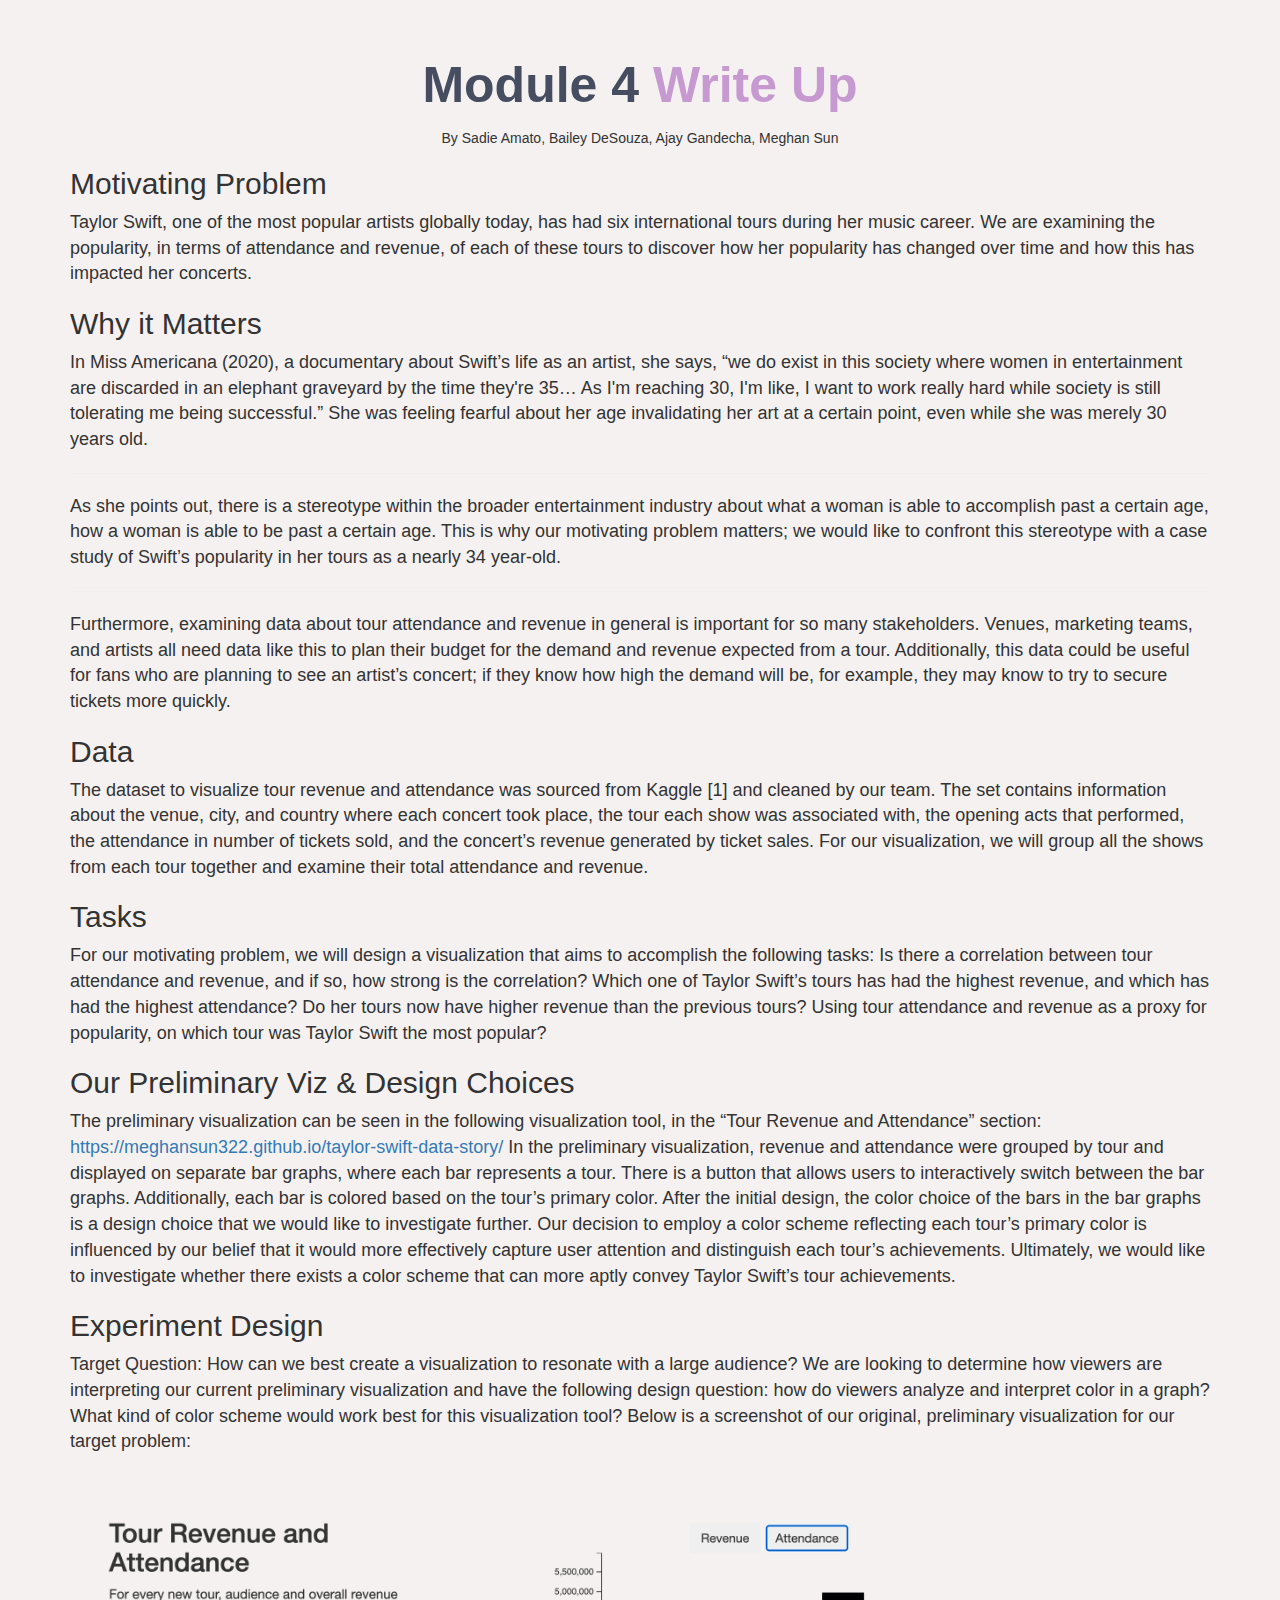
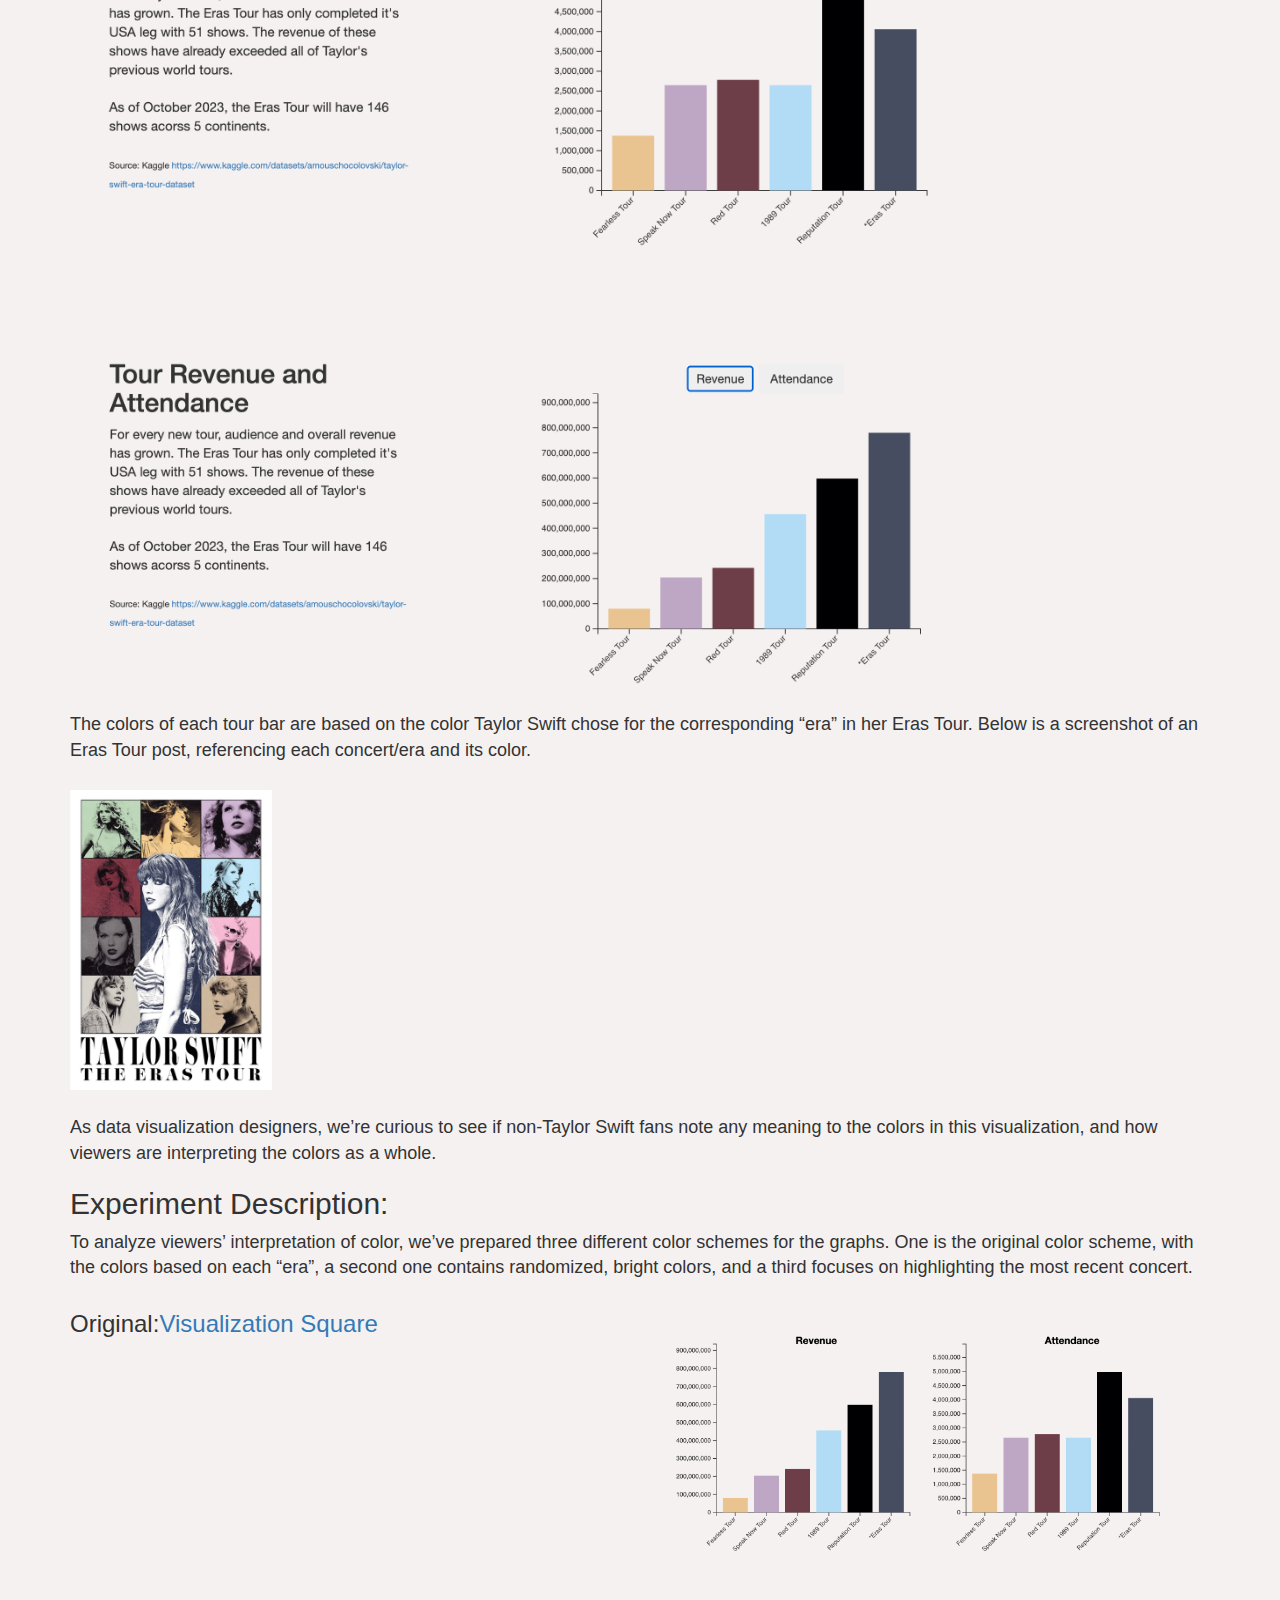
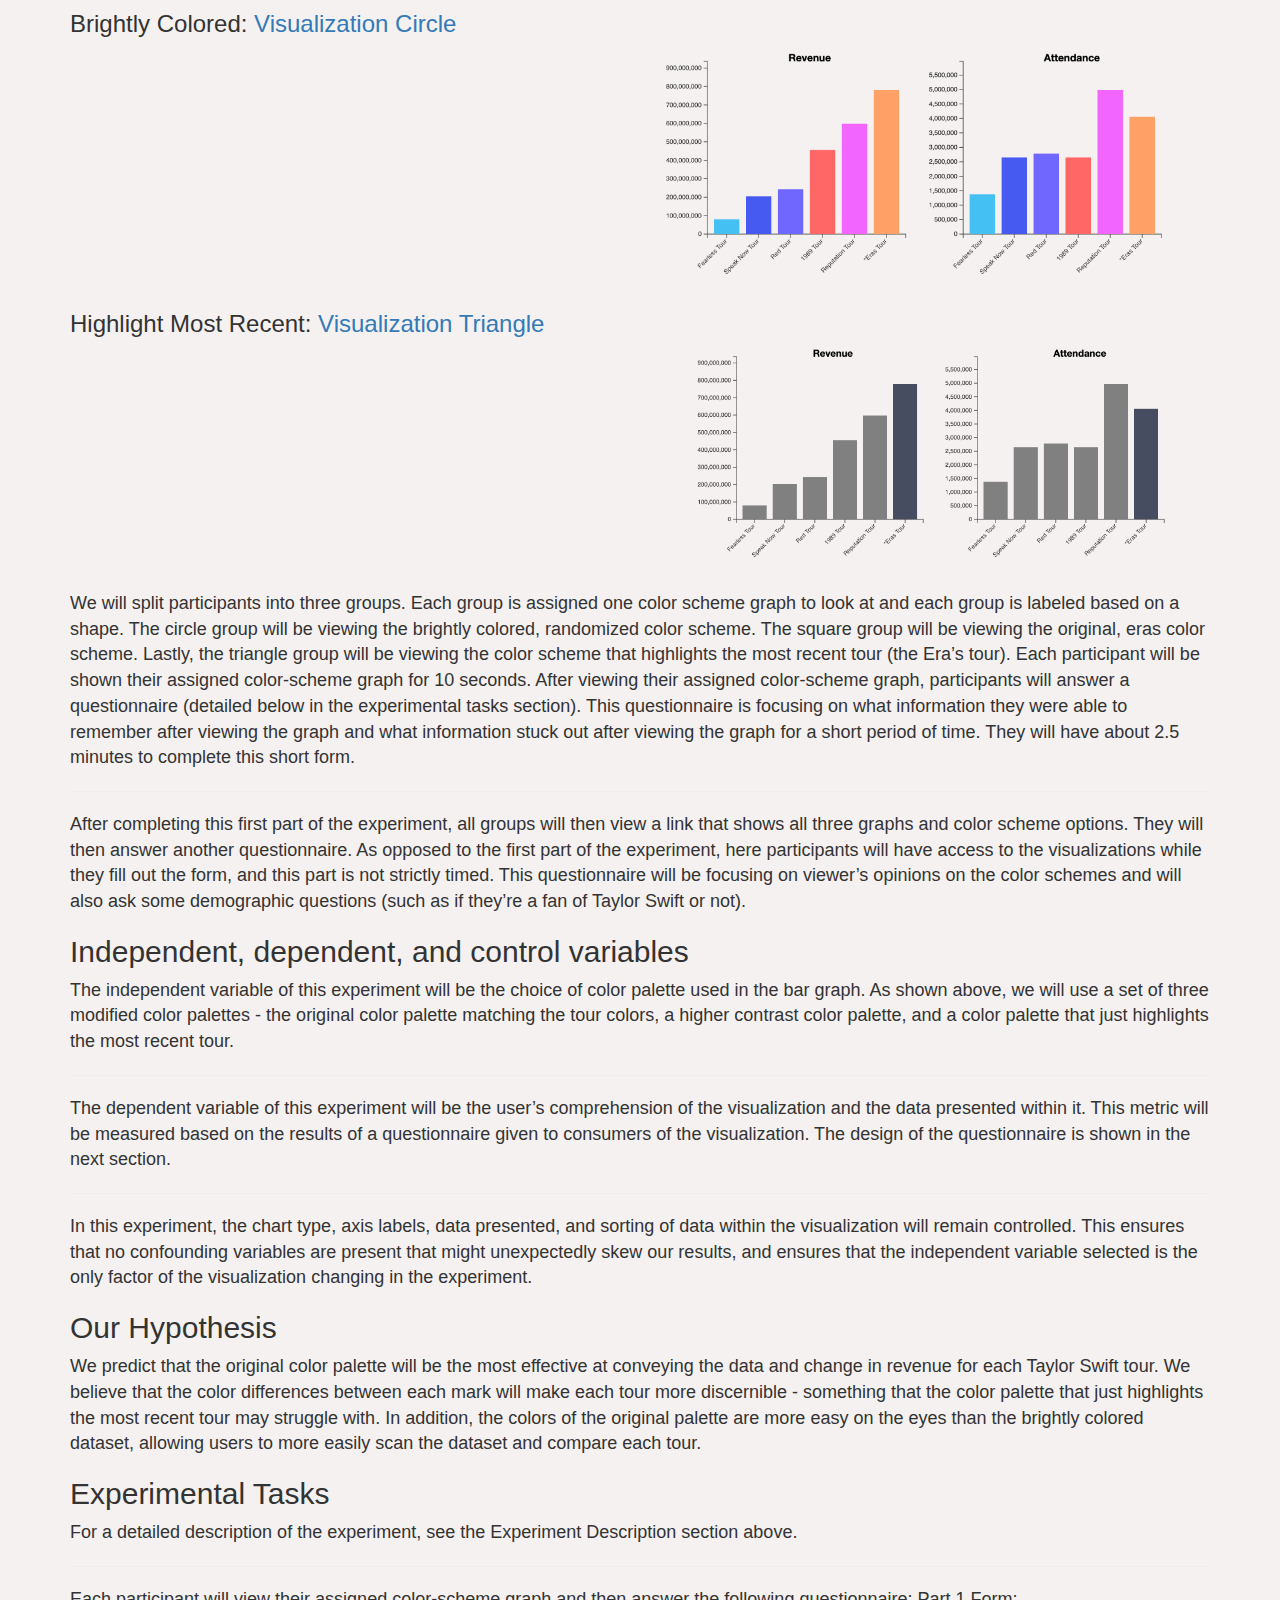
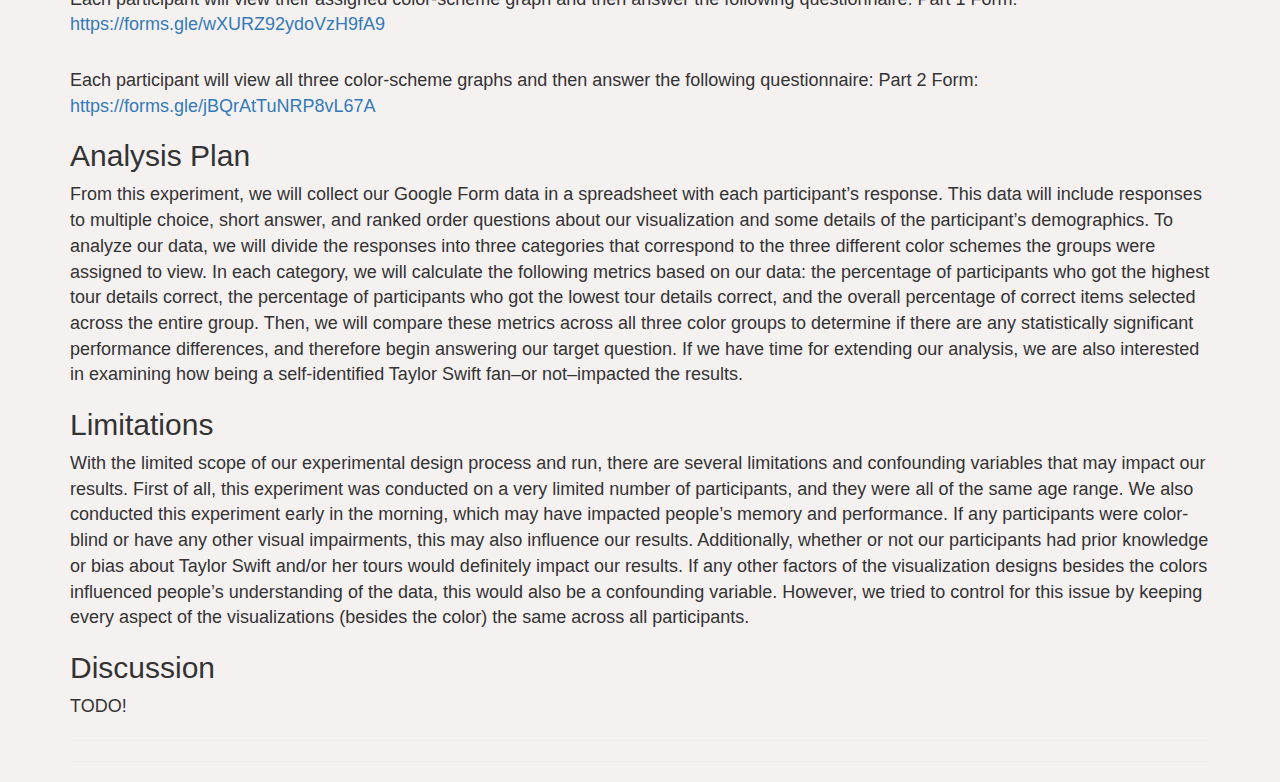
==== writeup.html @ 9f44add2 "Add Write Up to Site" ====
<!DOCTYPE html>
<html>

<head>
    <title>Era's Defining Tour Data</title>
    <meta charset="utf-8">
    <link rel="stylesheet" type="text/css" href="style.css" />
    <link rel="stylesheet" type="text/css" href="src/bootstrap.min.css" />
</head>


<body id="body">

    <main class="container">
        <section>
            <div class="large-title center padding"><span class="navy">Module 4 </span><span class="purple">Write
                    Up</span>
            </div>
            <div class="center">
                <h5>By Sadie Amato, Bailey DeSouza, Ajay Gandecha, Meghan Sun</h5>
            </div>
            <div class="main-text">
                <h2>Motivating Problem</h2>
                <p>Taylor Swift, one of the most popular artists globally today, has had six international tours during
                    her
                    music career. We are examining the popularity, in terms of attendance and revenue, of each of these
                    tours to discover how her popularity has changed over time and how this has impacted her concerts.
                </p>

                <h2>Why it Matters
                </h2>
                <p>In Miss Americana (2020), a documentary about Swift’s life as an artist, she says, “we do exist in
                    this
                    society where women in entertainment are discarded in an elephant graveyard by the time they're 35…
                    As
                    I'm reaching 30, I'm like, I want to work really hard while society is still tolerating me being
                    successful.” She was feeling fearful about her age invalidating her art at a certain point, even
                    while
                    she was merely 30 years old. </p>
                <hr>
                <p>
                    As she points out, there is a stereotype within the broader entertainment industry about what a
                    woman is
                    able to accomplish past a certain age, how a woman is able to be past a certain age. This is why our
                    motivating problem matters; we would like to confront this stereotype with a case study of Swift’s
                    popularity in her tours as a nearly 34 year-old.</p>
                <hr>
                <p>
                    Furthermore, examining data about tour attendance and revenue in general is important for so many
                    stakeholders. Venues, marketing teams, and artists all need data like this to plan their budget for
                    the
                    demand and revenue expected from a tour. Additionally, this data could be useful for fans who are
                    planning to see an artist’s concert; if they know how high the demand will be, for example, they may
                    know to try to secure tickets more quickly.
                </p>

                <h2>Data</h2>
                <p>The dataset to visualize tour revenue and attendance was sourced from Kaggle [1] and cleaned by our
                    team.
                    The set contains information about the venue, city, and country where each concert took place, the
                    tour
                    each show was associated with, the opening acts that performed, the attendance in number of tickets
                    sold, and the concert’s revenue generated by ticket sales. For our visualization, we will group all
                    the
                    shows from each tour together and examine their total attendance and revenue.
                </p>

                <h2>Tasks</h2>
                <p>For our motivating problem, we will design a visualization that aims to accomplish the following
                    tasks:
                    Is there a correlation between tour attendance and revenue, and if so, how strong is the
                    correlation?
                    Which one of Taylor Swift’s tours has had the highest revenue, and which has had the highest
                    attendance?
                    Do her tours now have higher revenue than the previous tours?
                    Using tour attendance and revenue as a proxy for popularity, on which tour was Taylor Swift the most
                    popular?
                </p>

                <h2>Our Preliminary Viz & Design Choices
                </h2>

                <p>The preliminary visualization can be seen in the following visualization tool, in the “Tour Revenue
                    and
                    Attendance” section:
                    <a
                        href="https://meghansun322.github.io/taylor-swift-data-story/">https://meghansun322.github.io/taylor-swift-data-story/</a>
                    In the preliminary visualization, revenue and attendance were grouped by tour and displayed on
                    separate
                    bar graphs, where each bar represents a tour. There is a button that allows users to interactively
                    switch between the bar graphs. Additionally, each bar is colored based on the tour’s primary color.
                    After the initial design, the color choice of the bars in the bar graphs is a design choice that we
                    would like to investigate further. Our decision to employ a color scheme reflecting each tour’s
                    primary
                    color is influenced by our belief that it would more effectively capture user attention and
                    distinguish
                    each tour’s achievements. Ultimately, we would like to investigate whether there exists a color
                    scheme
                    that can more aptly convey Taylor Swift’s tour achievements.
                </p>

                <h2>Experiment Design
                </h2>
                <p>
                    Target Question:
                    How can we best create a visualization to resonate with a large audience? We are looking to
                    determine how viewers are interpreting our current preliminary visualization and have the following
                    design question: how do viewers analyze and interpret color in a graph? What kind of color scheme
                    would work best for this visualization tool?

                    Below is a screenshot of our original, preliminary visualization for our target problem:

                    <br>
                    <img src="/img/BarChartAttendance.png" width="80%" />
                    <img src="/img/BarChartRevenue.png" width="80%" />
                    <br>

                    The colors of each tour bar are based on the color Taylor Swift chose for the corresponding “era” in
                    her Eras Tour. Below is a screenshot of an Eras Tour post, referencing each concert/era and its
                    color.

                    <br>
                    <br>
                    <img src="/img/ErasPoster.png" height="300px" />
                    <br>
                    <br>
                    As data visualization designers, we’re curious to see if non-Taylor Swift fans note any meaning to
                    the colors in this visualization, and how viewers are interpreting the colors as a whole.

                </p>

                <h2>Experiment Description:
                </h2>
                <p>
                    To analyze viewers’ interpretation of color, we’ve prepared three different color schemes for the
                    graphs. One is the original color scheme, with the colors based on each “era”, a second one contains
                    randomized, bright colors, and a third focuses on highlighting the most recent concert.

                    <div class="flex">
                        <h3>Original:<a href="/visualization-square.html">Visualization Square</a>
                        </h3>
                        <img src="/img/ErasThemed.png" height="300" />
                    </div>

                    <div class="flex">
                        <h3> Brightly Colored: <a href="/visualization-circle.html">Visualization Circle</a>

                        </h3> <img src="/img/Randomized.png" height="300" />
                    </div>

                    <div class="flex">
                        <h3>Highlight Most Recent: <a href="/visualization-triangle.html">Visualization Triangle</a>

                        </h3> <img src="/img/HighlightsEras.png" height="300" />
                    </div>
                    <p>
                        We will split participants into three groups. Each group is assigned one color scheme graph to
                        look
                        at and each group is labeled based on a shape. The circle group will be viewing the brightly
                        colored, randomized color scheme. The square group will be viewing the original, eras color
                        scheme.
                        Lastly, the triangle group will be viewing the color scheme that highlights the most recent tour
                        (the Era’s tour). Each participant will be shown their assigned color-scheme graph for 10
                        seconds.
                        After viewing their assigned color-scheme graph, participants will answer a questionnaire
                        (detailed
                        below in the experimental tasks section). This questionnaire is focusing on what information
                        they
                        were able to remember after viewing the graph and what information stuck out after viewing the
                        graph
                        for a short period of time. They will have about 2.5 minutes to complete this short form.
                    </p>
                    <hr>
                    <p>
                        After completing this first part of the experiment, all groups will then view a link that shows
                        all
                        three graphs and color scheme options. They will then answer another questionnaire. As opposed
                        to
                        the first part of the experiment, here participants will have access to the visualizations while
                        they fill out the form, and this part is not strictly timed. This questionnaire will be focusing
                        on
                        viewer’s opinions on the color schemes and will also ask some demographic questions (such as if
                        they’re a fan of Taylor Swift or not).
                    </p>

                </p>

                <h2>Independent, dependent, and control variables
                </h2>

                <p>The independent variable of this experiment will be the choice of color palette used in the bar
                    graph. As shown above, we will use a set of three modified color palettes - the original color
                    palette matching the tour colors, a higher contrast color palette, and a color palette that just
                    highlights the most recent tour.
                </p>
                <hr>
                <p>
                    The dependent variable of this experiment will be the user’s comprehension of the visualization and
                    the data presented within it. This metric will be measured based on the results of a questionnaire
                    given to consumers of the visualization. The design of the questionnaire is shown in the next
                    section.
                </p>
                <hr>
                <p>
                    In this experiment, the chart type, axis labels, data presented, and sorting of data within the
                    visualization will remain controlled. This ensures that no confounding variables are present that
                    might unexpectedly skew our results, and ensures that the independent variable selected is the only
                    factor of the visualization changing in the experiment.</p>

                <h2>Our Hypothesis
                </h2>
                <p>We predict that the original color palette will be the most effective at conveying the data and
                    change in revenue for each Taylor Swift tour. We believe that the color differences between each
                    mark will make each tour more discernible - something that the color palette that just highlights
                    the most recent tour may struggle with. In addition, the colors of the original palette are more
                    easy on the eyes than the brightly colored dataset, allowing users to more easily scan the dataset
                    and compare each tour.
                </p>

                <h2>Experimental Tasks
                </h2>
                <p>For a detailed description of the experiment, see the Experiment Description section above.</p>

                <hr>
                <p>
                    Each participant will view their assigned color-scheme graph and then answer the following
                    questionnaire:
                    Part 1 Form: <a href="https://forms.gle/wXURZ92ydoVzH9fA9">https://forms.gle/wXURZ92ydoVzH9fA9</a>
                </p>
                <br>
                <p>
                    Each participant will view all three color-scheme graphs and then answer the following
                    questionnaire:
                    Part 2 Form: <a href="https://forms.gle/jBQrAtTuNRP8vL67A">https://forms.gle/jBQrAtTuNRP8vL67A</a>
                </p>

                <h2>Analysis Plan
                </h2>
                <p>From this experiment, we will collect our Google Form data in a spreadsheet with each participant’s
                    response. This data will include responses to multiple choice, short answer, and ranked order
                    questions about our visualization and some details of the participant’s demographics.
                    To analyze our data, we will divide the responses into three categories that correspond to the three
                    different color schemes the groups were assigned to view. In each category, we will calculate the
                    following metrics based on our data: the percentage of participants who got the highest tour details
                    correct, the percentage of participants who got the lowest tour details correct, and the overall
                    percentage of correct items selected across the entire group. Then, we will compare these metrics
                    across all three color groups to determine if there are any statistically significant performance
                    differences, and therefore begin answering our target question. If we have time for extending our
                    analysis, we are also interested in examining how being a self-identified Taylor Swift fan–or
                    not–impacted the results.
                </p>

                <h2>Limitations
                </h2>
                <p>With the limited scope of our experimental design process and run, there are several limitations and
                    confounding variables that may impact our results. First of all, this experiment was conducted on a
                    very limited number of participants, and they were all of the same age range. We also conducted this
                    experiment early in the morning, which may have impacted people’s memory and performance. If any
                    participants were color-blind or have any other visual impairments, this may also influence our
                    results.
                    Additionally, whether or not our participants had prior knowledge or bias about Taylor Swift and/or
                    her tours would definitely impact our results. If any other factors of the visualization designs
                    besides the colors influenced people’s understanding of the data, this would also be a confounding
                    variable. However, we tried to control for this issue by keeping every aspect of the visualizations
                    (besides the color) the same across all participants.
                </p>

                <h2>Discussion</h2>
                <p>TODO!</p>


                <hr>
            </div>
            <hr>


        </section>
        <div id=" chart">
        </div>
    </main>
</body>

</html>
---- style.css ----
:root {
    --1989-blue:#b2dcf4;
    --speaknow-purple: #c69ad1 ;
    --debut-green: #BDCFB7;
    --fearless-yellow: #E8C490;
    --red-maroon: #6D3D46;
    --reputation-black: #000003;
    --lover-pink: #EAB4CC;
    --folklore-white: #f5f1f1;
    --evermore-brown: #CC9D83;
    --midnights-navy:#464D60;
  }
  *{
    box-sizing: border-box;  
  }

  #body{
   background-color: var(--folklore-white); 
  }

  html,
  body {
    margin: 0;
    padding: 0;

  }
  
  body {
    font-family: Arial, Helvetica, "san-serif";
    min-height: 1280px;
    color: var(--reputation-black);
  }
  

p{ 
  margin-bottom: 25px;
  font-size: large;
}

  
  #scrolly {
    position: relative;
    display: -webkit-box;
    display: -ms-flexbox;
    display: flex; 
    padding: 1rem;
 
}

section#intro{
  width: 900px;
  margin: 0 auto;
  font-family: Arial, Helvetica, "san-serif";
  font-size: medium;
  padding-top: 100px;
  text-align: center;
 
}

.center{
  text-align: center;
}

.padding {
  padding-top: 50px;
}

.flex {
  display: flex;
  justify-content: space-between;
}

article {
    position: relative;
    padding: 0 1rem;
    margin-top: 160px;
}

figure {
    position: -webkit-sticky;
    position: sticky;
    right: 0;
    width: 1000px;
    margin: 0 auto;
    -webkit-transform: translate3d(0, 0, 0);
    -moz-transform: translate3d(0, 0, 0);
    transform: translate3d(0, 0, 0);
    z-index: 10;
}

#sections .title {
    font-family: Arial, Helvetica, "san-serif";
    font-size: 16px;
    font-weight: bold;
    margin-bottom: 2px;
    color: var(--reputation-black);
    line-height: 1.2em;
}

figure p {
    text-align: center;
    padding: 1rem;
    position: absolute;
    top: 50%;
    left: 50%;
    -moz-transform: translate(-50%, -50%);
    -webkit-transform: translate(-50%, -50%);
    transform: translate(-50%, -50%);
    font-size: 8rem;
    font-weight: 900;
    color: #fff;
}


.step {
    margin: 25px 0;
}

.step:last-child {
    margin-bottom: 0;
}


.step p {
    font-size: 1.5rem;
}
svg{
  display: block;
  margin: auto;
}

/* #chart {
    width: 750px;
    float: right;

  } */
  .buttons{
    margin-left: 300px;
  }
button{
  display: none;
}
#tooltip {
    position: absolute;
    display: none;
    background: rgba(0, 0, 0, 0.7);
    border-radius: 3px;
    box-shadow: -3px 3px 15px #939393;
    color: white;
    padding: 6px;
    font-family: "Domine";
    font-size: 1.1em;
    max-width: 400px;
    z-index: 100;
}

.large-title{
  font-size:50px;
  text-anchor: middle;
  font-weight: 700;
}

.small-title{
  font-size:25px;
  text-anchor: middle;
}

.smaller-title{
  font-size: 15px;
  line-height: 1.8em;
  font-weight: 200;
}

p.seperator{
  text-align: center;
  font-weight: 700;
  font-size: 1em;
  margin: 50px 0;
  background-color: var(--midnights-navy);
}


.purple{
  color:var(--speaknow-purple)
}

.blue {
  color: var(--1989-blue)
}

.navy{
  color: var(--midnights-navy)
}

.pink{
  color: var(--lover-pink)
}

.red {
  color: var(--red-maroon)
}

.green{
  color: var(--debut-green)
}

.brown {
  color: var(--evermore-brown)
}

.yellow{
  color: var(--fearless-yellow)
}

.scroll_text{
  text-align: center;
 
  font-size: 16px;
  font-weight: bold; 
}

#bar-button{
  display: none;

}

#bar-button-noColor{
  display: none;
}

#chart-title-1{
  display: none; 
}

#chart-title-2{
  display: none; 
}


#bar-button-Eras{
  display: none;  
}

.source {
  font-size: 10px;
}
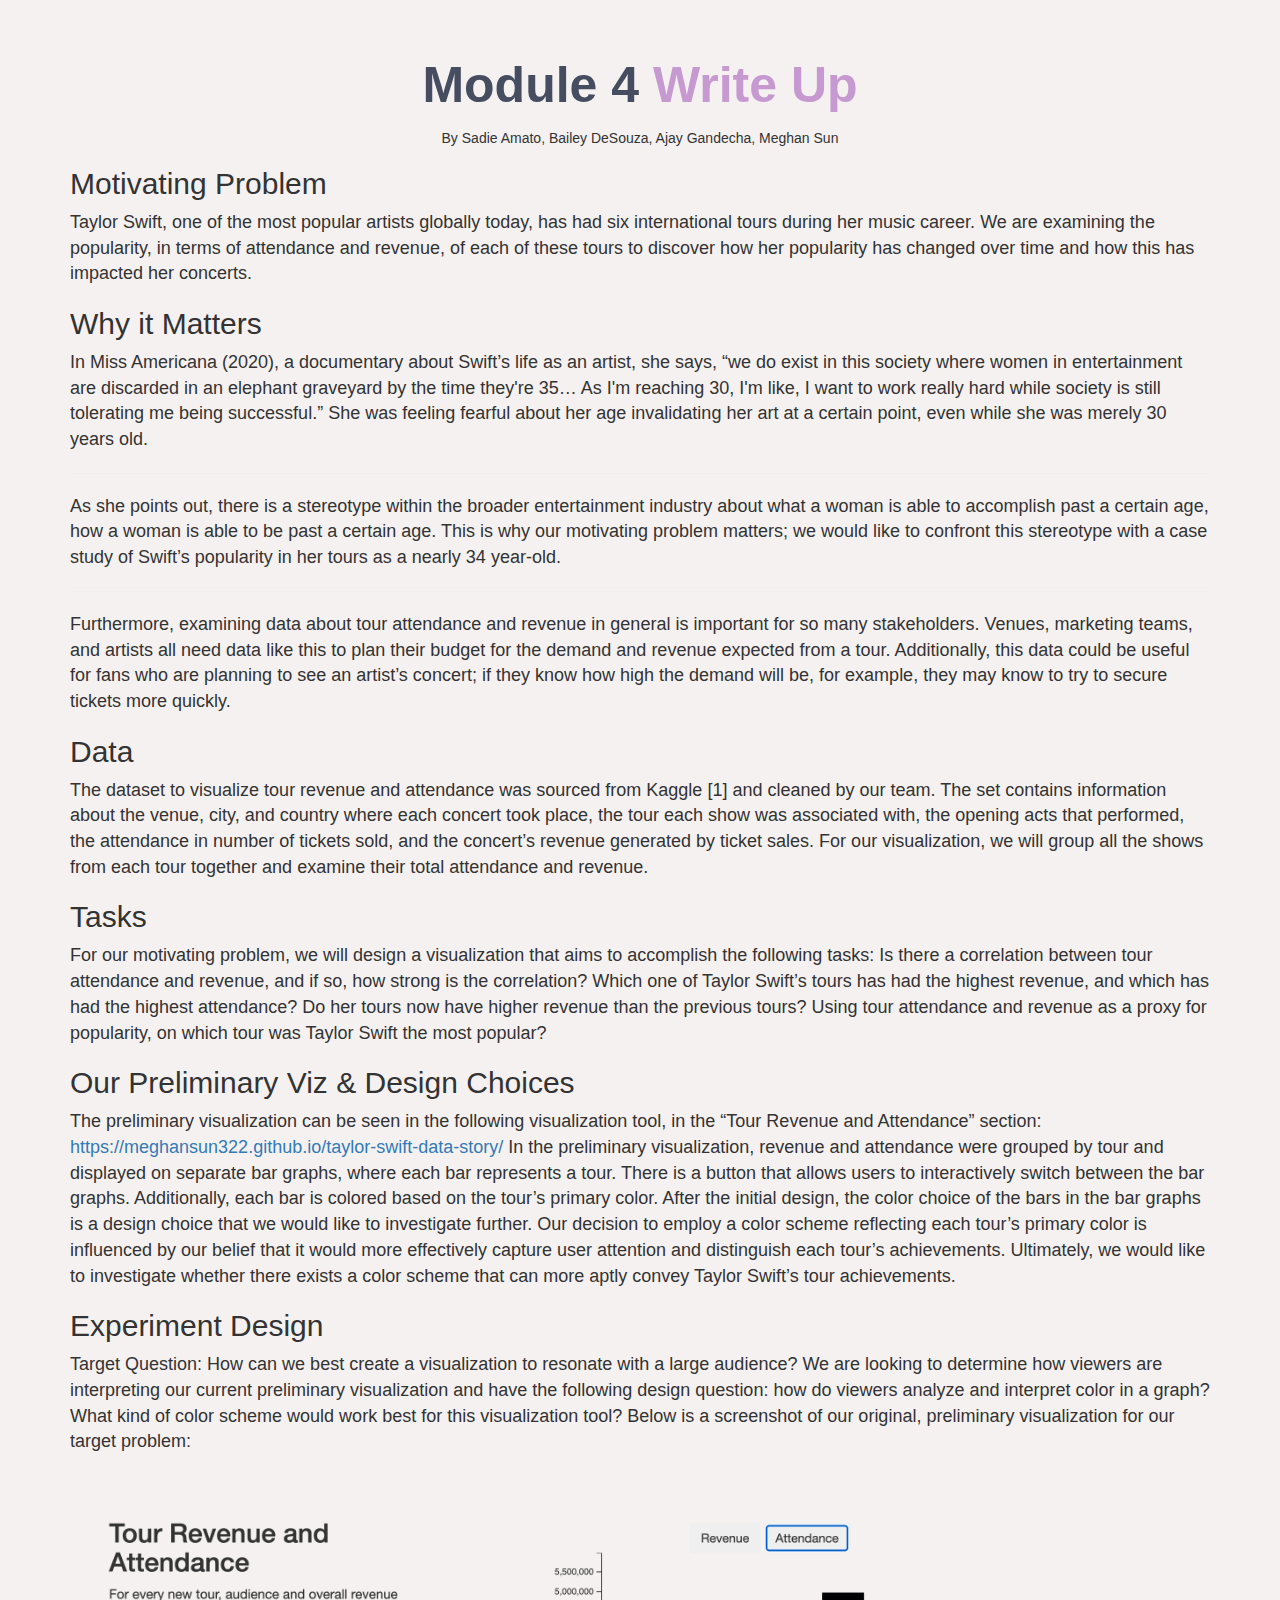
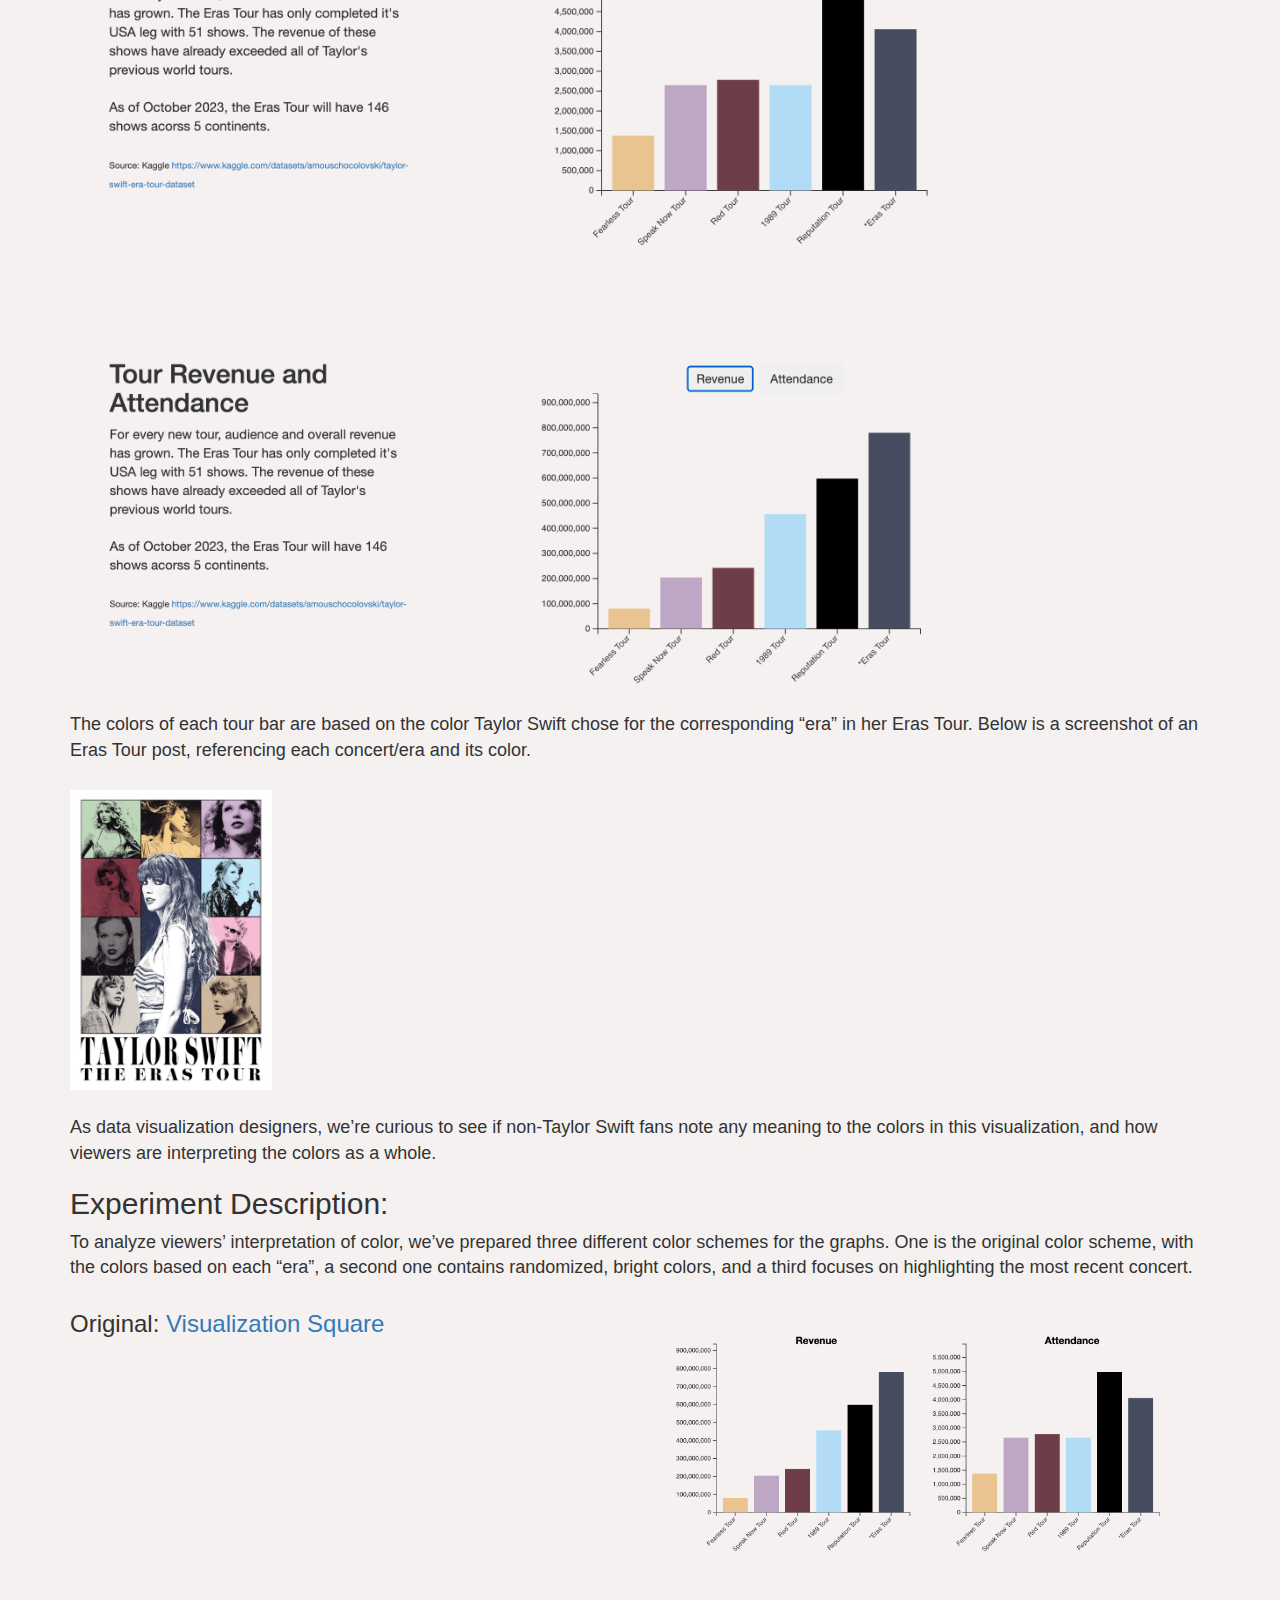
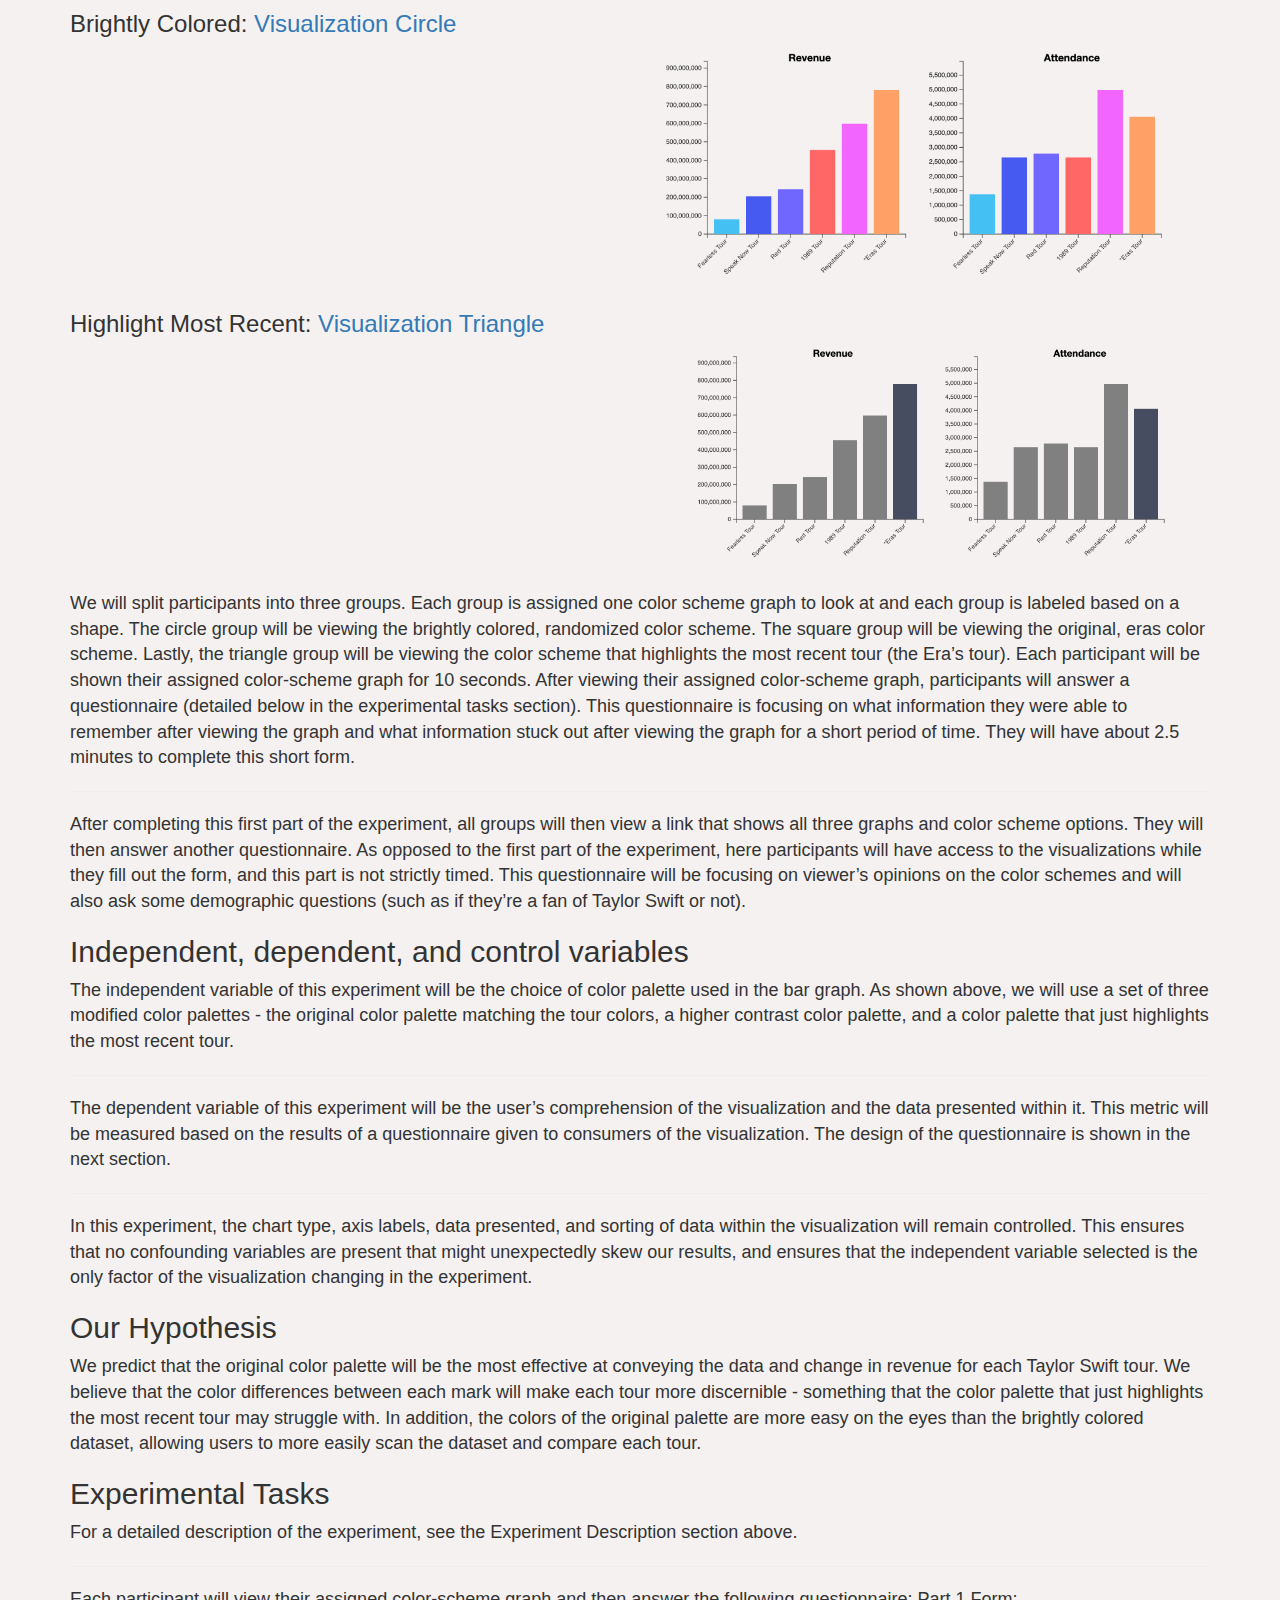
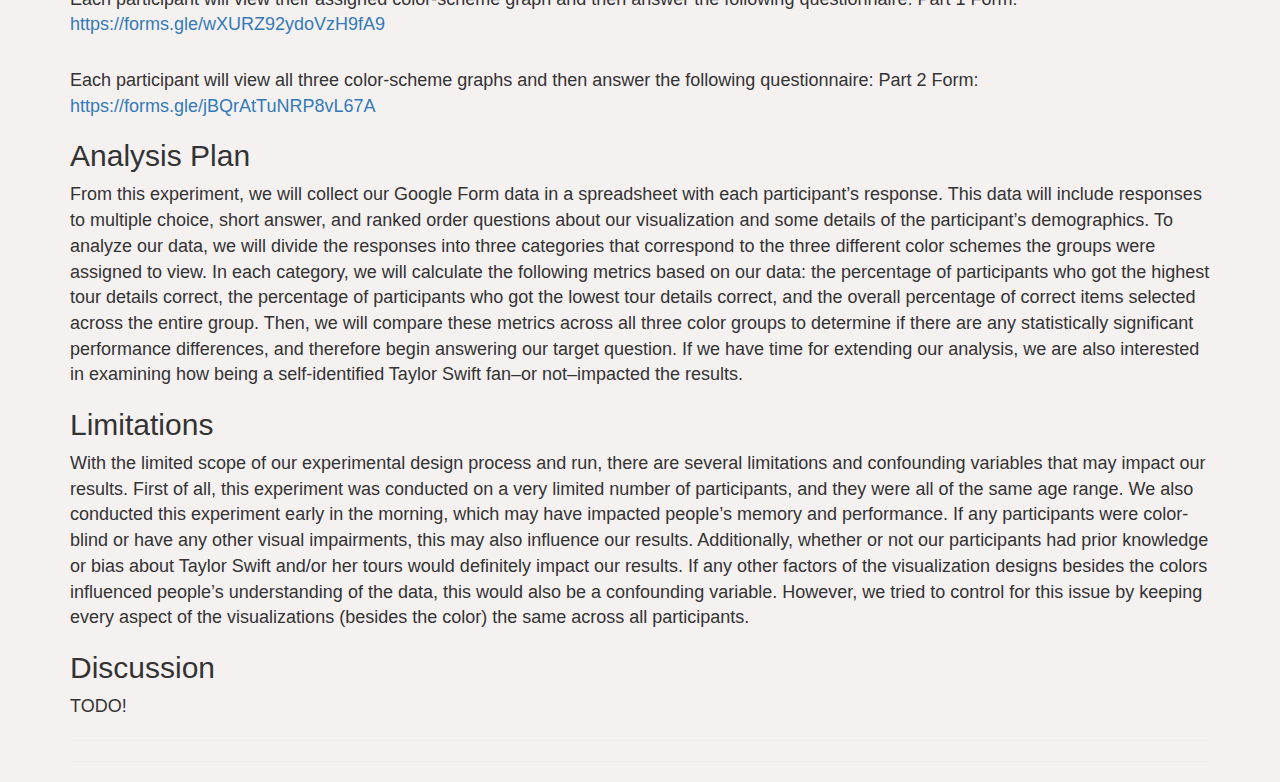
==== commit aac75cc6: "Added A Space" ====
--- a/writeup.html
+++ b/writeup.html
@@ -111,8 +111,8 @@
                     Below is a screenshot of our original, preliminary visualization for our target problem:
 
                     <br>
-                    <img src="/img/BarChartAttendance.png" width="80%" />
-                    <img src="/img/BarChartRevenue.png" width="80%" />
+                    <img src="img/BarChartAttendance.png" width="80%" />
+                    <img src="img/BarChartRevenue.png" width="80%" />
                     <br>
 
                     The colors of each tour bar are based on the color Taylor Swift chose for the corresponding “era” in
@@ -121,7 +121,7 @@
 
                     <br>
                     <br>
-                    <img src="/img/ErasPoster.png" height="300px" />
+                    <img src="img/ErasPoster.png" height="300px" />
                     <br>
                     <br>
                     As data visualization designers, we’re curious to see if non-Taylor Swift fans note any meaning to
@@ -137,21 +137,21 @@
                     randomized, bright colors, and a third focuses on highlighting the most recent concert.
 
                     <div class="flex">
-                        <h3>Original:<a href="/visualization-square.html">Visualization Square</a>
+                        <h3>Original: <a href="visualization-square.html">Visualization Square</a>
                         </h3>
-                        <img src="/img/ErasThemed.png" height="300" />
+                        <img src="img/ErasThemed.png" height="300" />
                     </div>
 
                     <div class="flex">
-                        <h3> Brightly Colored: <a href="/visualization-circle.html">Visualization Circle</a>
-
-                        </h3> <img src="/img/Randomized.png" height="300" />
+                        <h3> Brightly Colored: <a href="visualization-circle.html">Visualization Circle</a>
+
+                        </h3> <img src="img/Randomized.png" height="300" />
                     </div>
 
                     <div class="flex">
-                        <h3>Highlight Most Recent: <a href="/visualization-triangle.html">Visualization Triangle</a>
-
-                        </h3> <img src="/img/HighlightsEras.png" height="300" />
+                        <h3>Highlight Most Recent: <a href="visualization-triangle.html">Visualization Triangle</a>
+
+                        </h3> <img src="img/HighlightsEras.png" height="300" />
                     </div>
                     <p>
                         We will split participants into three groups. Each group is assigned one color scheme graph to
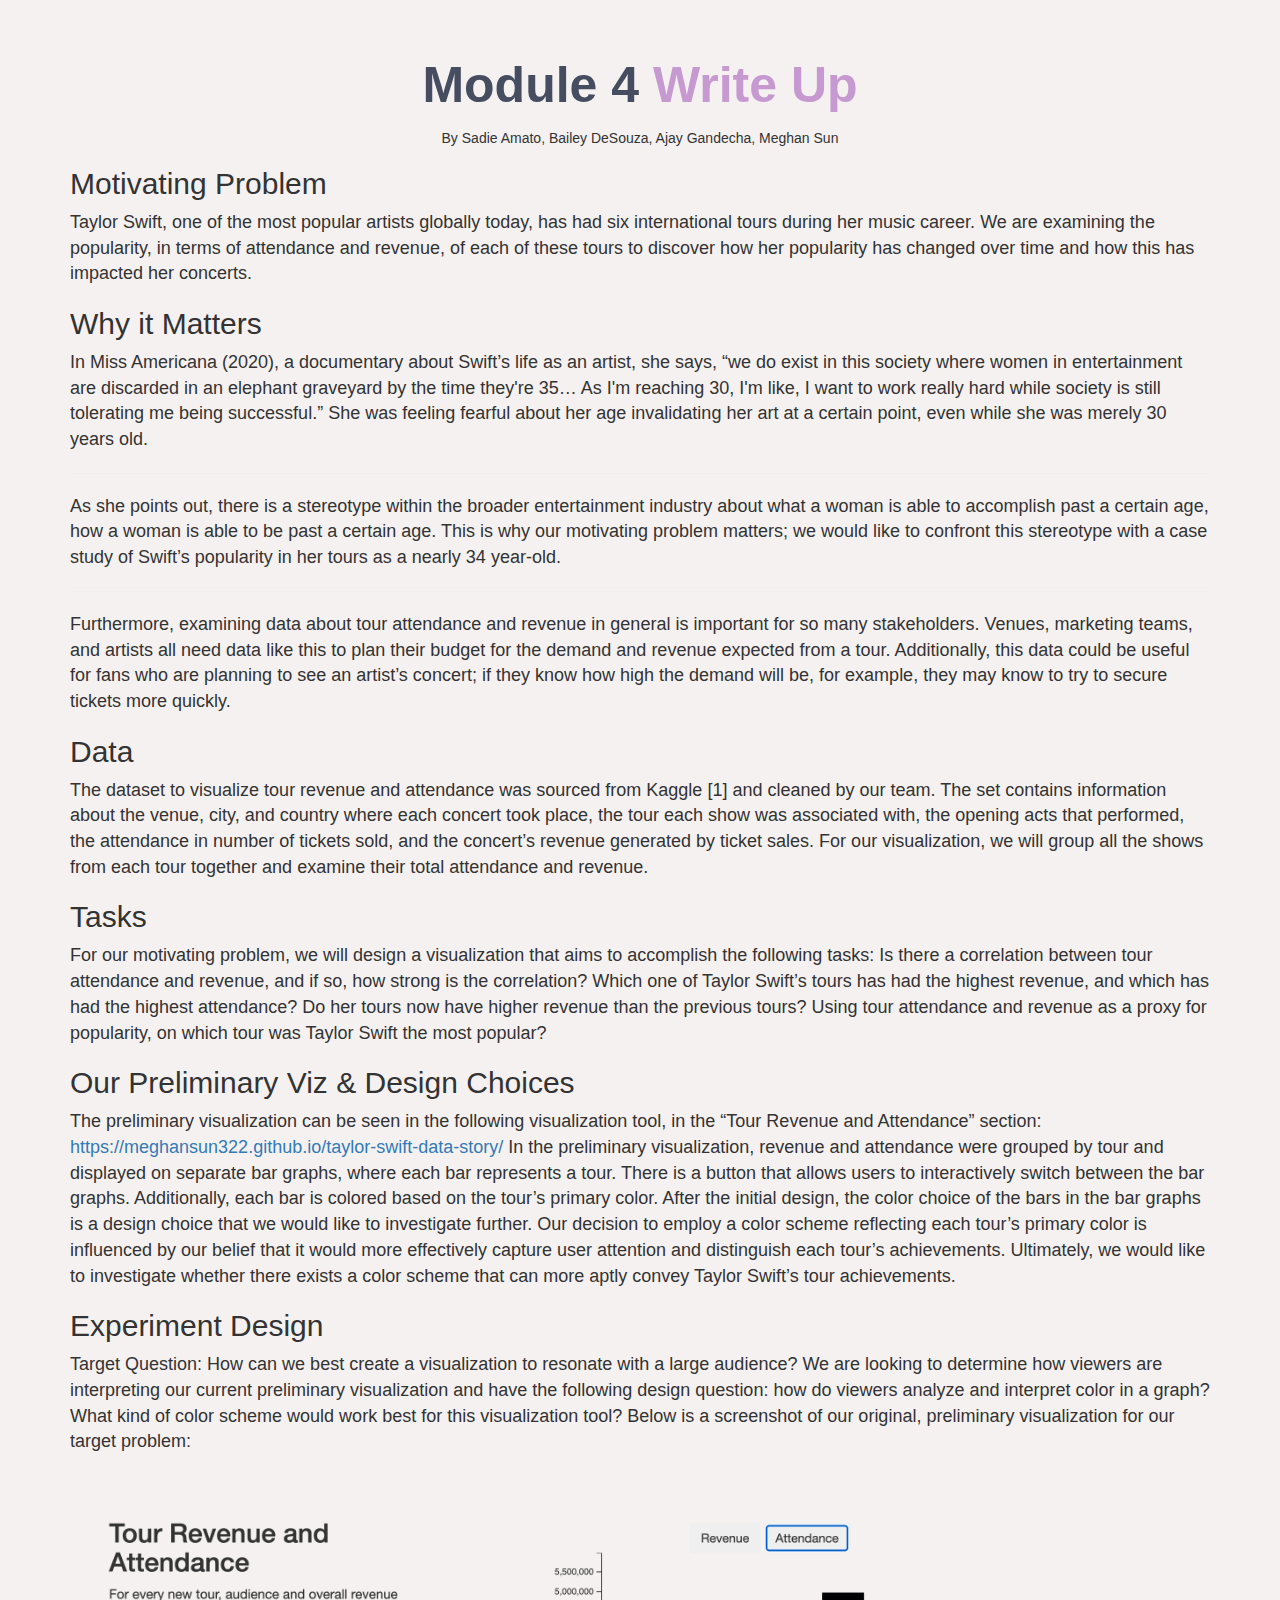
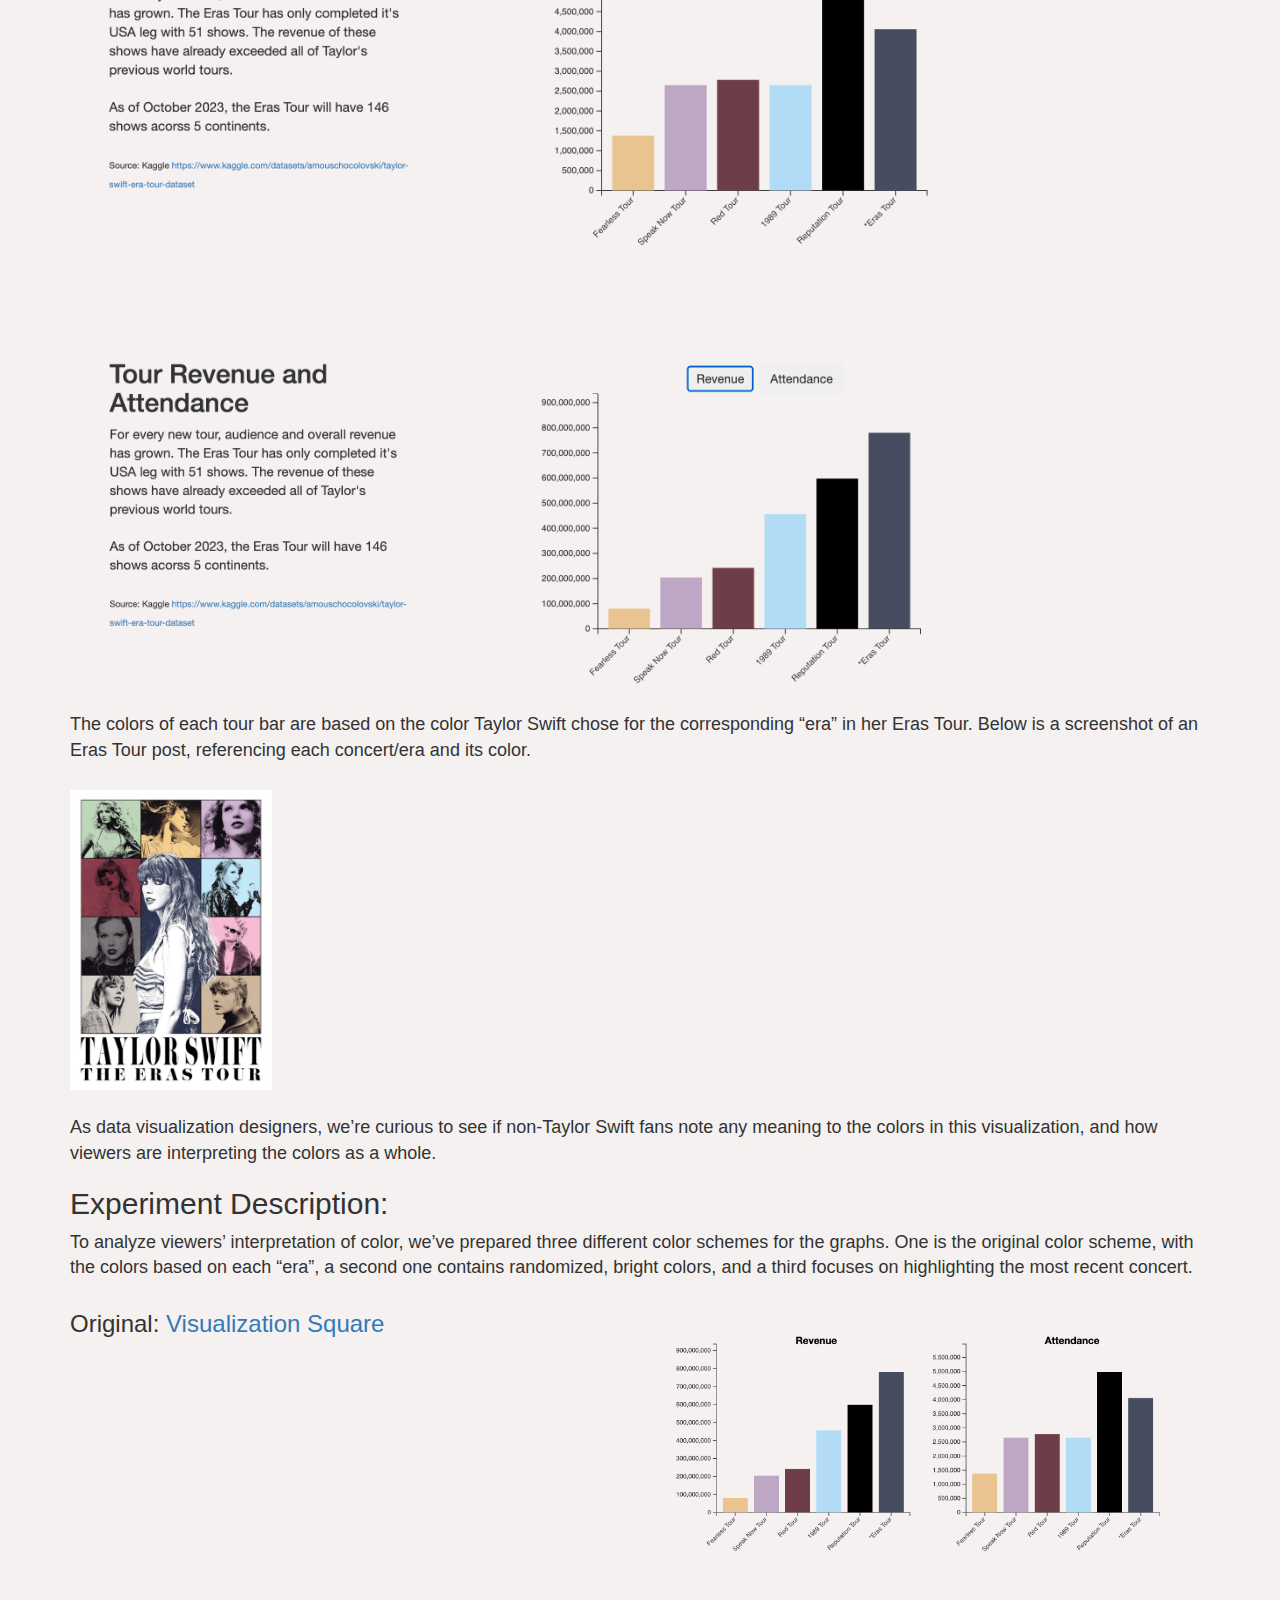
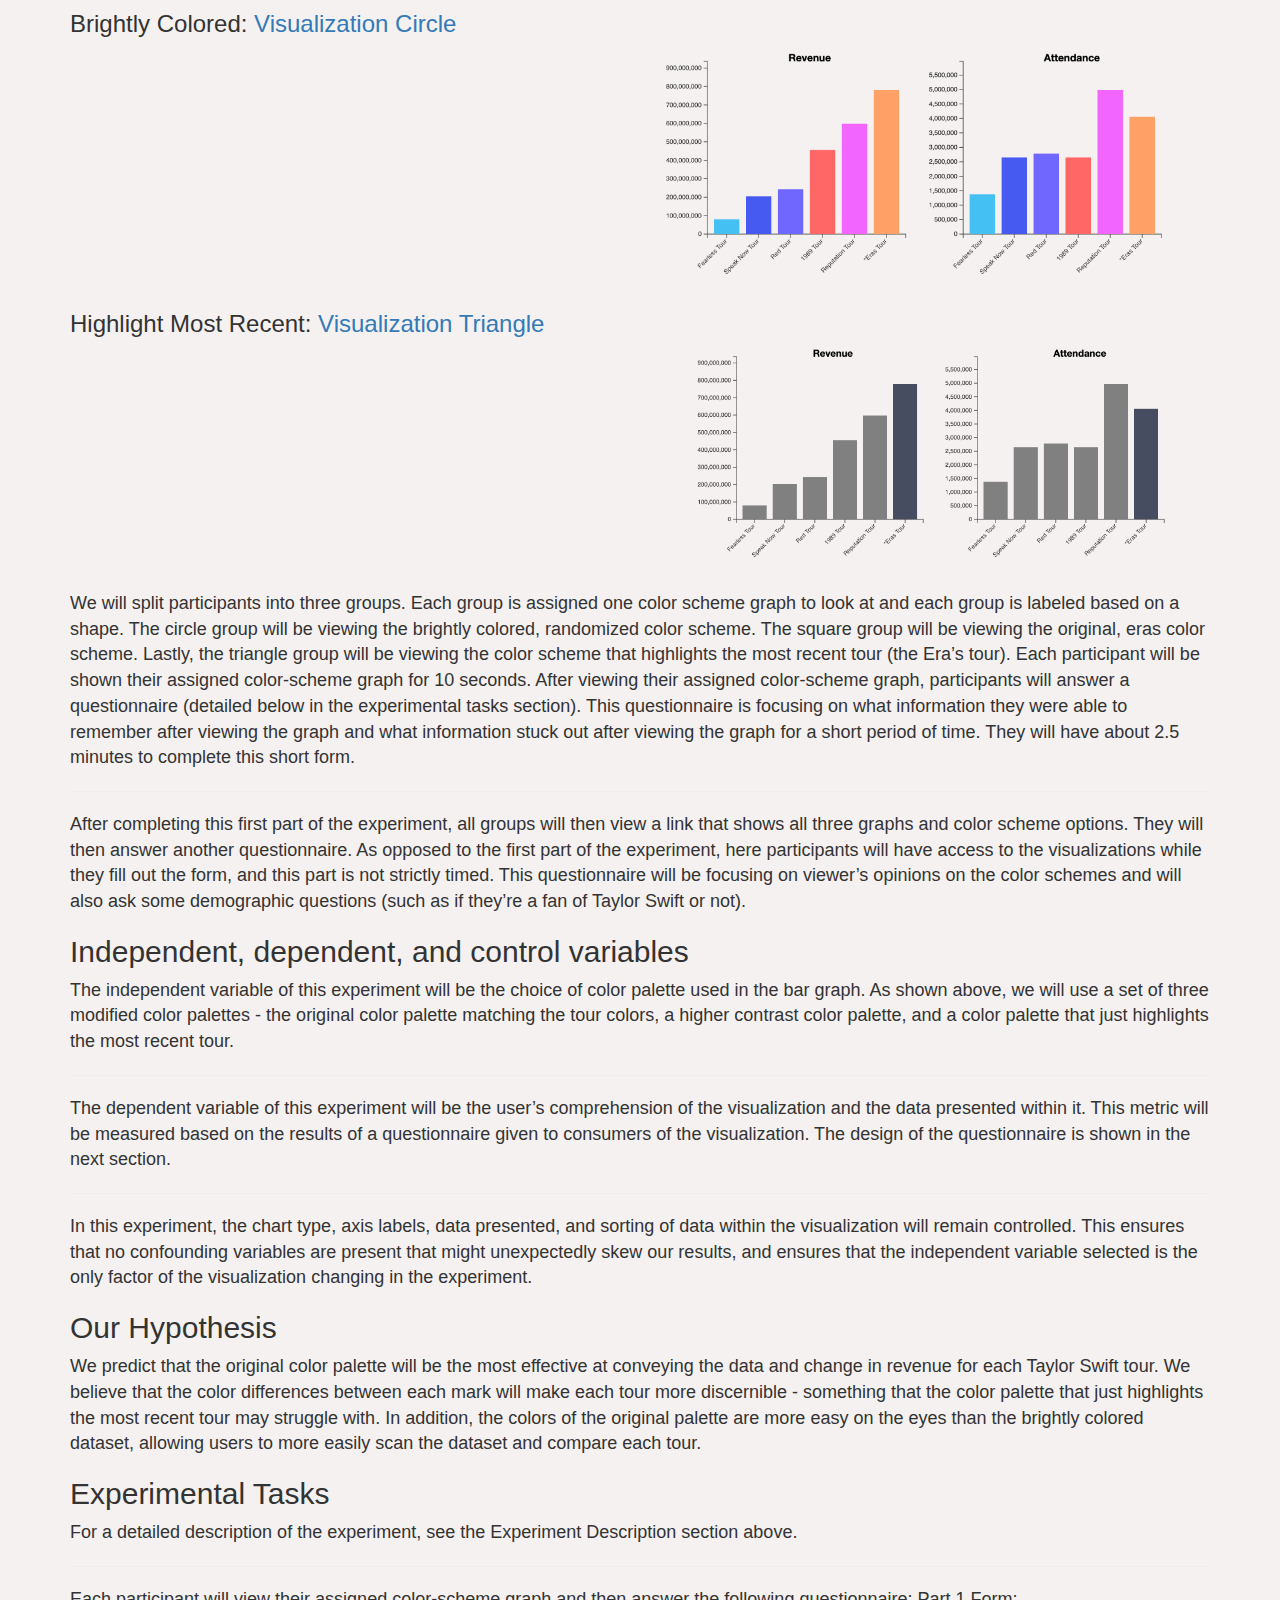
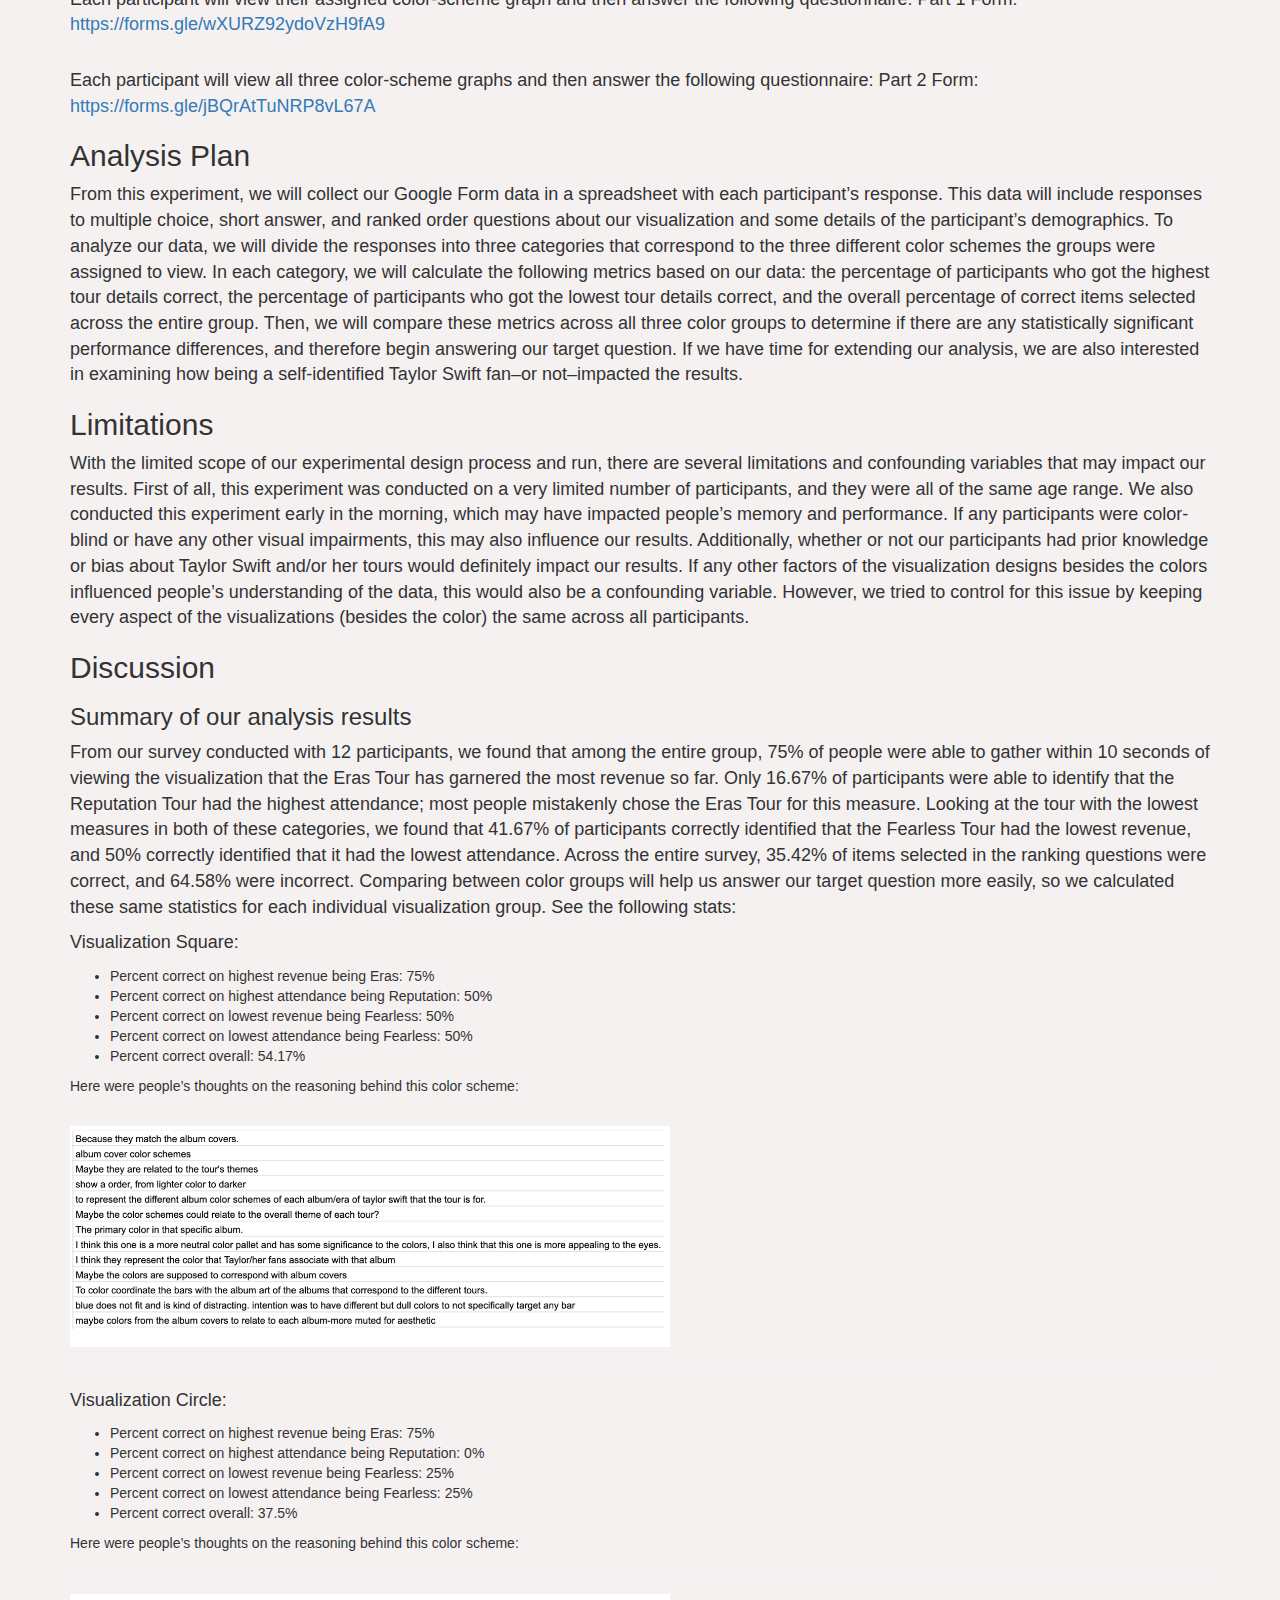
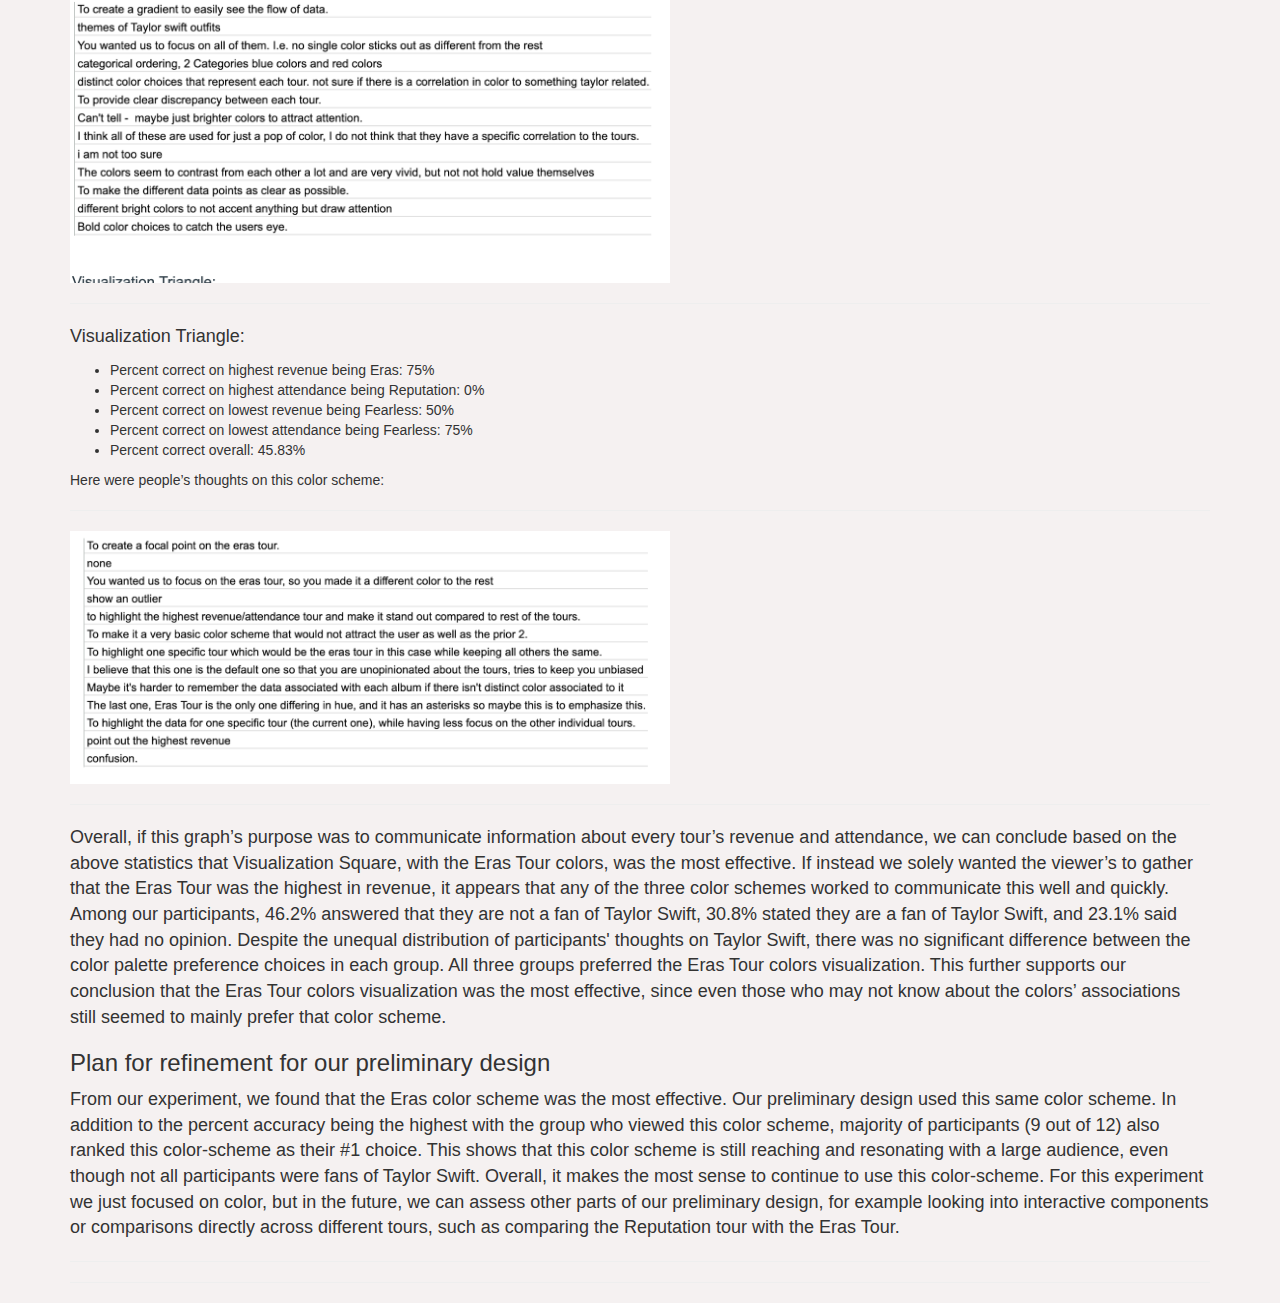
==== commit 88d9d2e2: "Finished Discussion" ====
--- a/writeup.html
+++ b/writeup.html
@@ -266,9 +266,115 @@
                 </p>
 
                 <h2>Discussion</h2>
-                <p>TODO!</p>
-
-
+                <h3>Summary of our analysis results
+                </h3>
+                <p>From our survey conducted with 12 participants, we found that among the entire group, 75% of people
+                    were able to gather within 10 seconds of viewing the visualization that the Eras Tour has garnered
+                    the most revenue so far. Only 16.67% of participants were able to identify that the Reputation Tour
+                    had the highest attendance; most people mistakenly chose the Eras Tour for this measure.
+                    Looking at the tour with the lowest measures in both of these categories, we found that 41.67% of
+                    participants correctly identified that the Fearless Tour had the lowest revenue, and 50% correctly
+                    identified that it had the lowest attendance.
+                    Across the entire survey, 35.42% of items selected in the ranking questions were correct, and 64.58%
+                    were incorrect.
+                    Comparing between color groups will help us answer our target question more easily, so we calculated
+                    these same statistics for each individual visualization group. See the following stats:
+                </p>
+                <p>
+                    Visualization Square:
+                    <ul>
+                        <li>Percent correct on highest revenue being Eras: 75%</li>
+                        <li>Percent correct on highest attendance being Reputation: 50%</li>
+                        <li>Percent correct on lowest revenue being Fearless: 50%</li>
+                        <li>Percent correct on lowest attendance being Fearless: 50%</li>
+                        <li>Percent correct overall: 54.17%</li>
+                    </ul>
+
+                    Here were people’s thoughts on the reasoning behind this color scheme:
+                </p>
+
+
+
+                <br>
+                <img src="img/spreadsheet.png" width="600">
+                <hr>
+
+                <p>
+                    Visualization Circle:
+                    <ul>
+                        <li>Percent correct on highest revenue being Eras: 75%</li>
+                        <li>Percent correct on highest attendance being Reputation: 0%</li>
+                        <li>Percent correct on lowest revenue being Fearless: 25%</li>
+                        <li>Percent correct on lowest attendance being Fearless: 25%</li>
+                        <li>Percent correct overall: 37.5%</li>
+                    </ul>
+
+                    Here were people’s thoughts on the reasoning behind this color scheme:
+                </p>
+
+
+
+
+
+                <hr>
+                <img src="img/spreadsheet-2.png" width="600">
+                <hr>
+
+                <p>Visualization Triangle:
+                    <ul>
+                        <li>Percent correct on highest revenue being Eras: 75%</li>
+                        <li>Percent correct on highest attendance being Reputation: 0%</li>
+                        <li>Percent correct on lowest revenue being Fearless: 50%</li>
+                        <li>Percent correct on lowest attendance being Fearless: 75%</li>
+                        <li>Percent correct overall: 45.83%</li>
+                    </ul>
+
+
+                    Here were people’s thoughts on this color scheme:
+                </p>
+
+                <hr>
+                <img src="img/spreadsheet-3.png" width="600">
+                <hr>
+
+                <p>
+
+                    Overall, if this graph’s purpose was to communicate information about every tour’s revenue and
+                    attendance, we can conclude based on the above statistics that Visualization Square, with the
+                    Eras
+                    Tour colors, was the most effective.
+                    If instead we solely wanted the viewer’s to gather that the Eras Tour was the highest in
+                    revenue, it
+                    appears that any of the three color schemes worked to communicate this well and quickly.
+                    Among our participants, 46.2% answered that they are not a fan of Taylor Swift, 30.8% stated
+                    they
+                    are a fan of Taylor Swift, and 23.1% said they had no opinion. Despite the unequal distribution
+                    of
+                    participants' thoughts on Taylor Swift, there was no significant difference between the color
+                    palette preference choices in each group. All three groups preferred the Eras Tour colors
+                    visualization. This further supports our conclusion that the Eras Tour colors visualization was
+                    the
+                    most effective, since even those who may not know about the colors’ associations still seemed to
+                    mainly prefer that color scheme.
+
+
+                </p>
+
+                <h3>Plan for refinement for our preliminary design
+                </h3>
+                <p>From our experiment, we found that the Eras color scheme was the most effective. Our preliminary
+                    design used this same color scheme. In addition to the percent accuracy being the highest with
+                    the
+                    group who viewed this color scheme, majority of participants (9 out of 12) also ranked this
+                    color-scheme as their #1 choice. This shows that this color scheme is still reaching and
+                    resonating
+                    with a large audience, even though not all participants were fans of Taylor Swift. Overall, it
+                    makes
+                    the most sense to continue to use this color-scheme. For this experiment we just focused on
+                    color,
+                    but in the future, we can assess other parts of our preliminary design, for example looking into
+                    interactive components or comparisons directly across different tours, such as comparing the
+                    Reputation tour with the Eras Tour. </p>
                 <hr>
             </div>
             <hr>
